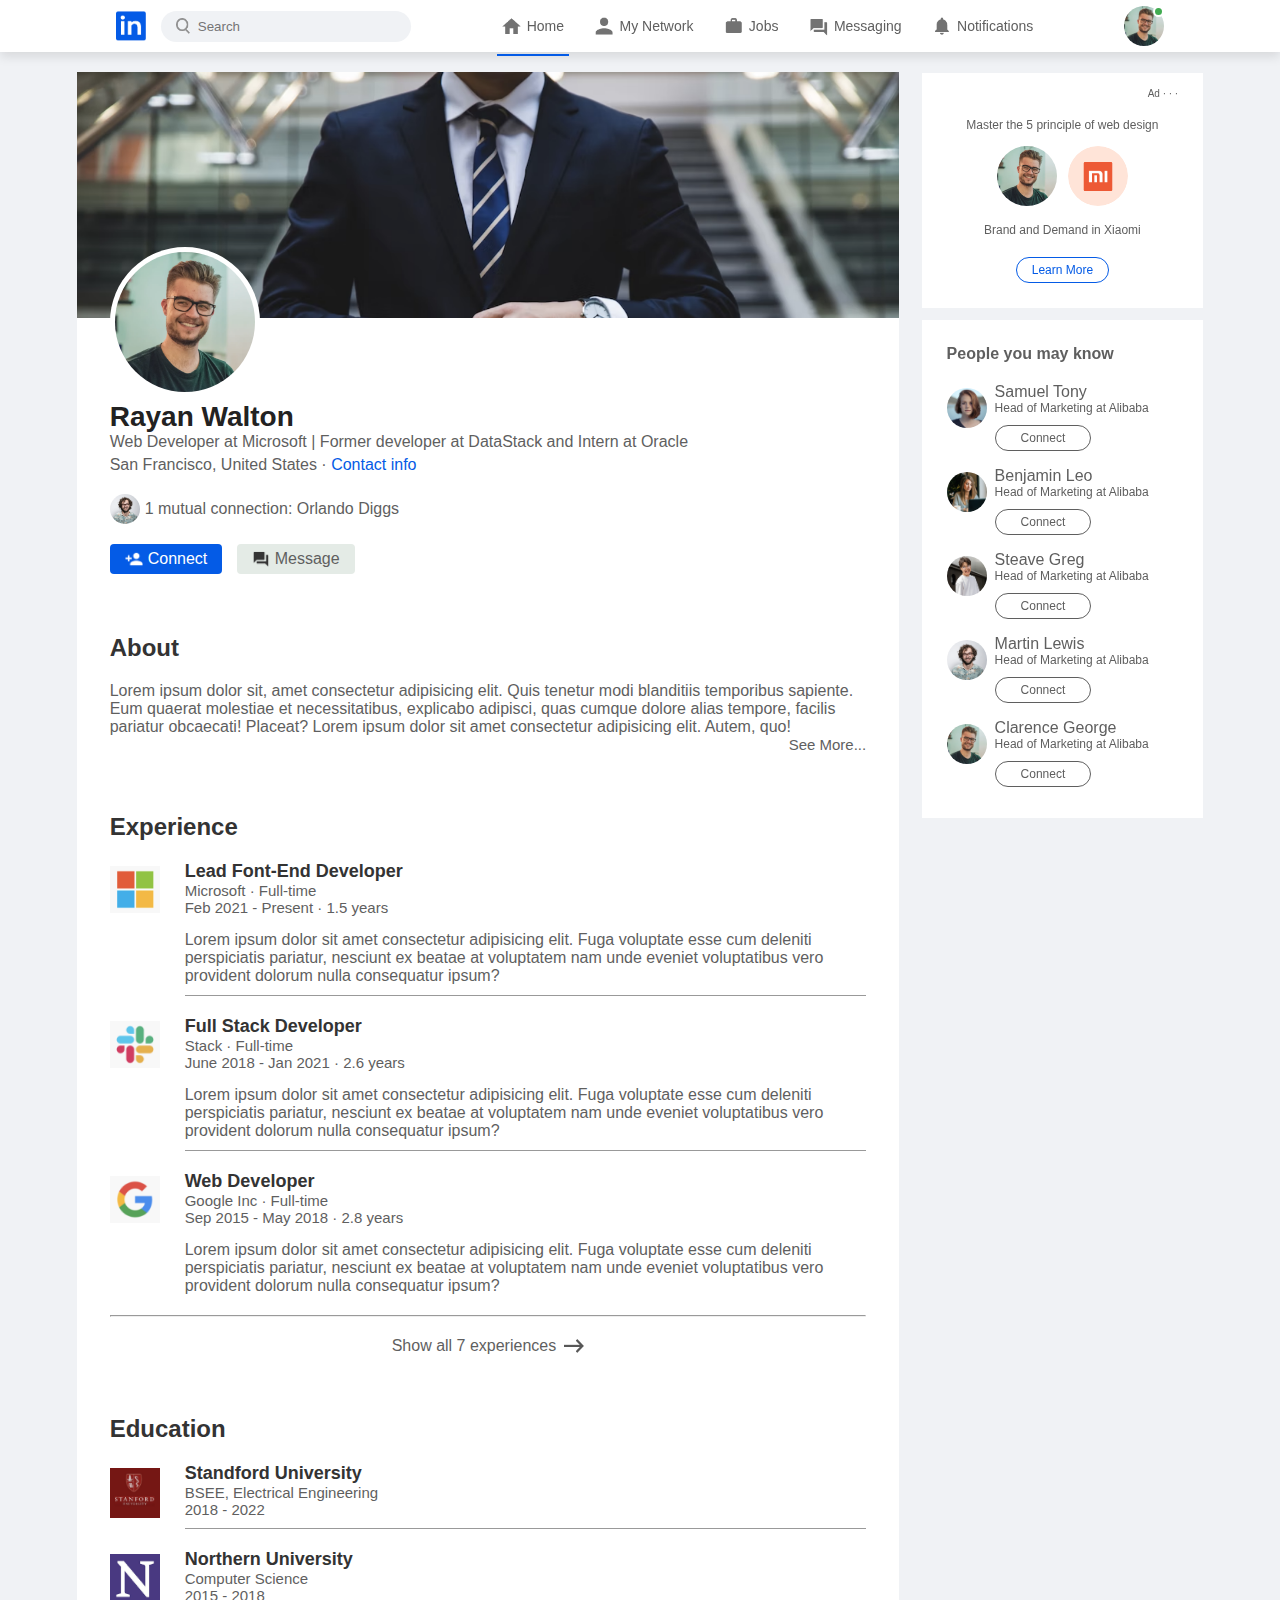
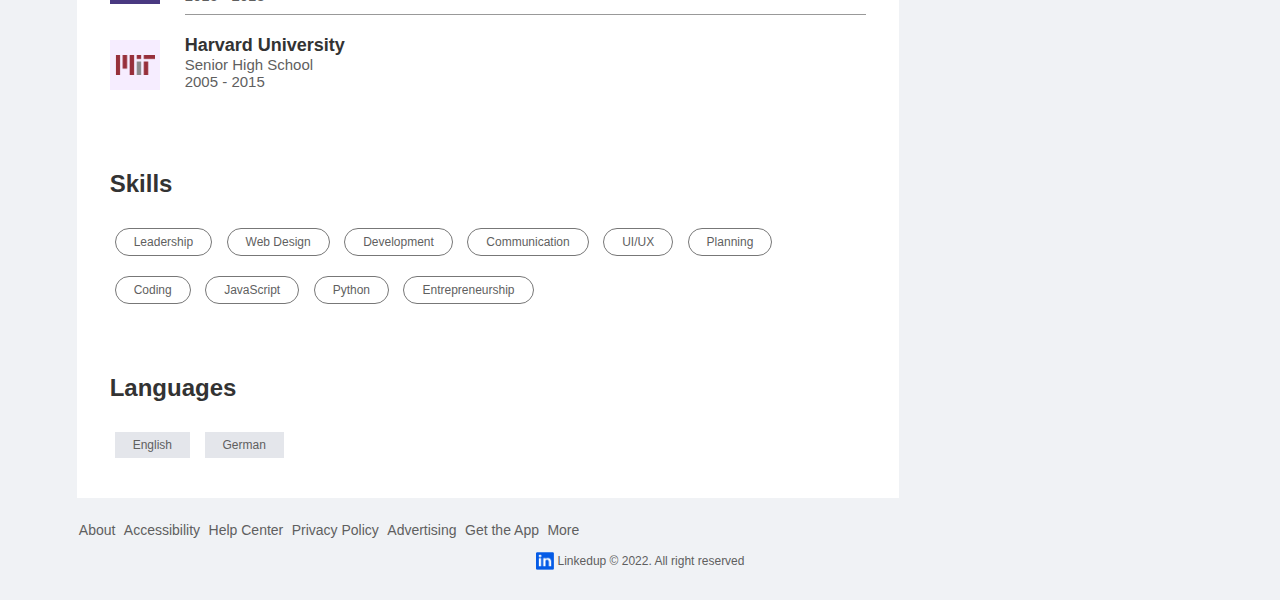
==== profile.html @ 15eccb0e "first commit" ====
<!DOCTYPE html>
<html lang="en">
<head>
    <meta charset="UTF-8">
    <meta http-equiv="X-UA-Compatible" content="IE=edge">
    <meta name="viewport" content="width=device-width, initial-scale=1.0">
    <title>Social Medial Website Design - LinkedIn</title>
    <link rel="stylesheet" href="style.css">
</head>
<body>
    <nav class="navbar">
        <div class="navbar-left">
            <a href="index.html" class="logo"><img src="img/logo.png" alt=""></a>
            <div class="search-box">
                <img src="img/search.png" alt="">
                <input type="text" placeholder="Search">
            </div>
        </div>
        <div class="navbar-center">
            <ul>
                <li><a href="#" class="active-link"><img src="img/home.png" alt=""><span>Home</span></a></li>
                <li><a href="#"><img src="img/network.png" alt=""><span>My Network</span></a></li>
                <li><a href="#"><img src="img/jobs.png" alt=""><span>Jobs</span></a></li>
                <li><a href="#"><img src="img/message.png" alt=""><span>Messaging</span></a></li>
                <li><a href="#"><img src="img/notification.png" alt=""><span>Notifications</span></a></li>
            </ul>
        </div>
        <div class="navbar-right">
            <div class="online">
                <img src="img/user-1.png" alt="" class="nav-profile-img" onclick="toggleMenu()">
            </div>
        </div>

        <!-- profile-drop-down-menu-->

        <div class="profile-menu-wrap" id="profileMenu">
            <div class="profile-menu">
                <div class="user-info">
                    <img src="img/user-1.png" alt="">
                    <div>
                        <h3>Rayan Walton</h3>
                        <a href="profile.html">See your profile</a>
                    </div>
                </div>
                <hr>
                <a href="#" class="profile-menu-link">
                    <img src="img/feedback.png" alt="">
                    <p>Give Feedback</p>
                    <span>></span>
                </a>
                <a href="#" class="profile-menu-link">
                    <img src="img/setting.png" alt="">
                    <p>Settings & Privacy</p>
                    <span>></span>
                </a>
                <a href="#" class="profile-menu-link">
                    <img src="img/help.png" alt="">
                    <p>Help & Support</p>
                    <span>></span>
                </a>
                <a href="#" class="profile-menu-link">
                    <img src="img/display.png" alt="">
                    <p>Display & Accessibility</p>
                    <span>></span>
                </a>
                <a href="#" class="profile-menu-link">
                    <img src="img/logout.png" alt="">
                    <p>Logout</p>
                    <span>></span>
                </a>

            </div>
        </div>

    </nav>

    <div class="container">
        <div class="profile-main">
            <div class="profile-container">
                <img src="img/cover-pic.png" width="100%" alt="">
                <div class="profile-container-inner">
                    <img src="img/user-1.png" class="profile-pic" alt="">
                    <h1>Rayan Walton</h1>
                    <b>Web Developer at Microsoft | Former developer at DataStack and Intern at Oracle</b>
                    <p>San Francisco, United States &middot; <a href="#">Contact info</a></p>
                    <div class="mutual-connection">
                        <img src="img/user-2.png" alt="">
                        <span>1 mutual connection: Orlando Diggs</span>
                    </div>
                    <div class="profile-btn">
                        <a href="#" class="primary-btn"><img src="img/connect.png" alt="">Connect</a>
                        <a href="#"><img src="img/chat.png" alt="">Message</a>
                    </div>
                </div>
            </div>
       
        <div class="profile-description">
            <h2>About</h2>
            <p>Lorem ipsum dolor sit, amet consectetur adipisicing elit. Quis tenetur modi blanditiis temporibus sapiente. Eum quaerat molestiae et necessitatibus, explicabo adipisci, quas cumque dolore alias tempore, facilis pariatur obcaecati! Placeat? Lorem ipsum dolor sit amet consectetur adipisicing elit. Autem, quo!</p>
            <a href="#" class="see-more-link">See More...</a>
        </div>

        <div class="profile-description">
            <h2>Experience</h2>
            <div class="profile-desc-row">
                <img src="img/microsoft.png" alt="">
                <div>
                    <h3>Lead Font-End Developer</h3>
                    <b>Microsoft &middot; Full-time</b>
                    <b>Feb 2021 - Present &middot; 1.5 years</b>
                    <p>Lorem ipsum dolor sit amet consectetur adipisicing elit. Fuga voluptate esse cum deleniti perspiciatis pariatur, nesciunt ex beatae at voluptatem nam unde eveniet voluptatibus vero provident dolorum nulla consequatur ipsum?</p>
                    <hr>
                </div>
            </div>

            <div class="profile-desc-row">
                <img src="img/slack.png" alt="">
                <div>
                    <h3>Full Stack Developer</h3>
                    <b>Stack &middot; Full-time</b>
                    <b>June 2018 - Jan 2021 &middot; 2.6 years</b>
                    <p>Lorem ipsum dolor sit amet consectetur adipisicing elit. Fuga voluptate esse cum deleniti perspiciatis pariatur, nesciunt ex beatae at voluptatem nam unde eveniet voluptatibus vero provident dolorum nulla consequatur ipsum?</p>
                    <hr>
                </div>
            </div>

            <div class="profile-desc-row">
                <img src="img/google.png" alt="">
                <div>
                    <h3>Web Developer</h3>
                    <b>Google Inc &middot; Full-time</b>
                    <b>Sep 2015 - May 2018 &middot; 2.8 years</b>
                    <p>Lorem ipsum dolor sit amet consectetur adipisicing elit. Fuga voluptate esse cum deleniti perspiciatis pariatur, nesciunt ex beatae at voluptatem nam unde eveniet voluptatibus vero provident dolorum nulla consequatur ipsum?</p>
                </div>
            </div>
            <hr>
            <a href="#" class="experience-link">Show all 7 experiences <img src="img/right-arrow.png" alt=""></a>



        </div>

        <div class="profile-description">
            <h2>Education</h2>
            <div class="profile-desc-row">
                <img src="img/stanford.png" alt="">
                <div>
                    <h3>Standford University</h3>
                    <b>BSEE, Electrical Engineering</b>
                    <b>2018 - 2022</b>
                    <hr>
                </div>
            </div>

            <div class="profile-desc-row">
                <img src="img/north.png" alt="">
                <div>
                    <h3>Northern University</h3>
                    <b>Computer Science</b>
                    <b>2015 - 2018</b>
                    <hr>
                </div>
            </div>

            <div class="profile-desc-row">
                <img src="img/mit.png" alt="">
                <div>
                    <h3>Harvard University</h3>
                    <b>Senior High School</b>
                    <b>2005 - 2015</b>
                </div>
            </div>
        </div>

        <div class="profile-description">
            <h2>Skills</h2>
            <a href="#" class="skills-btn">Leadership</a>
            <a href="#" class="skills-btn">Web Design</a>
            <a href="#" class="skills-btn">Development</a>
            <a href="#" class="skills-btn">Communication</a>
            <a href="#" class="skills-btn">UI/UX</a>
            <a href="#" class="skills-btn">Planning</a>
            <a href="#" class="skills-btn">Coding</a>
            <a href="#" class="skills-btn">JavaScript</a>
            <a href="#" class="skills-btn">Python</a>
            <a href="#" class="skills-btn">Entrepreneurship</a>
        </div>

        <div class="profile-description">
            <h2>Languages</h2>
            <a href="#" class="language-btn">English</a>
            <a href="#" class="language-btn">German</a>
        </div>

        </div>

        <!--profile sidebar-->
        <div class="profile-sidebar">

            <div class="sidebar-ad">
                <small>Ad &middot; &middot; &middot;</small>
                <p>Master the 5 principle of web design</p>
                <div>
                    <img src="img/user-1.png" alt="">
                    <img src="img/mi-logo.png" alt="">
                </div>
                <b>Brand and Demand in Xiaomi</b>
                <a href="#" class="ad-link">Learn More</a>
            </div>

            <div class="sidebar-people">
                <h3>People you may know</h3>

                <div class="sidebar-people-row">
                    <img src="img/user-3.png" alt="">
                    <div>
                        <h2>Samuel Tony</h2>
                        <p>Head of Marketing at Alibaba</p>
                        <a href="#">Connect</a>
                    </div>
                </div>

                <div class="sidebar-people-row">
                    <img src="img/user-4.png" alt="">
                    <div>
                        <h2>Benjamin Leo</h2>
                        <p>Head of Marketing at Alibaba</p>
                        <a href="#">Connect</a>
                    </div>
                </div>

                <div class="sidebar-people-row">
                    <img src="img/user-5.png" alt="">
                    <div>
                        <h2>Steave Greg</h2>
                        <p>Head of Marketing at Alibaba</p>
                        <a href="#">Connect</a>
                    </div>
                </div>

                <div class="sidebar-people-row">
                    <img src="img/user-2.png" alt="">
                    <div>
                        <h2>Martin Lewis</h2>
                        <p>Head of Marketing at Alibaba</p>
                        <a href="#">Connect</a>
                    </div>
                </div>

                <div class="sidebar-people-row">
                    <img src="img/user-1.png" alt="">
                    <div>
                        <h2>Clarence George</h2>
                        <p>Head of Marketing at Alibaba</p>
                        <a href="#">Connect</a>
                    </div>
                </div>
            </div>



        </div>
    </div>

    <div class="profile-footer">
        <div class="sidebar-useful-links">
            <a href="#">About</a>
            <a href="#">Accessibility</a>
            <a href="#">Help Center</a>
            <a href="#">Privacy Policy</a>
            <a href="#">Advertising</a>
            <a href="#">Get the App</a>
            <a href="#">More</a>

            <div class="copyright-message">
                <img src="img/logo.png" alt="">
                <p>Linkedup &#169; 2022. All right reserved</p>
            </div>
        </div>
    </div>

    

    <script>
        let profileMenu = document.getElementById("profileMenu");
        function toggleMenu(){
            profileMenu.classList.toggle("open-menu")
        }

    </script>





</body>
</html>
---- style.css ----
*{
    margin: 0;
    padding: 0;
    font-family: 'poppins', sans-serif;
    box-sizing: border-box;
}

body{
    background: #f0f2f5;
    color: #5f5f5f;
}
a{
    text-decoration: none;
    color: #5f5f5f;
}

.navbar{
    display: flex;
    align-items: center;
    justify-content: space-around;
    background: #fff;
    padding: 6px 6%;
    position: sticky;
    top: 0;
    z-index: 100;
    box-shadow: 0 5px 10px rgba(0, 0, 0, 0.1);
}

.logo img{
    width: 30px;
    margin-right: 15px;
    display: block;
}

.navbar-center ul li{
    display: inline-block;
    list-style: none;
}

.navbar-center ul li a{
    display: flex;
    align-items: center;
    font-size: 14px;
    margin: 5px 8px;
    padding-right: 5px;
    position: relative;
}

.navbar-center ul li a img{
    width: 30px;
}

.navbar-center ul li a::after{
    content: '';
    width: 0;
    height: 2px;
    background: #045be6;
    position: absolute;
    bottom: -15px;
    transition: width 0.3s;
}

.navbar-center ul li a:hover::after,
.navbar-center ul li a.active-link::after{
    width: 100%;
}


.nav-profile-img{
    width: 40px;
    border-radius: 50%;
    display: block;
    cursor: pointer;
    position: relative;
}

.online{
    position: relative;
}

.online::after{
    content: '';
    width: 7px;
    height: 7px;
    border: 2px solid #fff;
    border-radius: 50%;
    right: 0px;
    top: 0px;
    background: #41ab51;
    position: absolute;
}

.search-box{
        background: #f0f2f5;
        width: 250px;
        border-radius: 20px;
        display: flex;
        align-items: center;
        padding: 0 15px;
}

.navbar-left{
    display: flex;
    align-items: center;
}

.search-box img{
    width: 14px;
}

.search-box input{
    width: 100%;
    background: transparent;
    padding: 8px;
    outline: none;
    border: 0;
}

/* navbar end */

.container {
    padding: 20px 6%;
    display: flex;
    flex-wrap: wrap;
    justify-content: space-between;
}

/* left sidebar */

.left-sidebar {
    flex-basis: 25%;
    align-self: flex-start;
    position: sticky;
    top: 73px;
}

.sidebar-profile-box{
    background: #fff;
}

.sidebar-profile-info{
    padding: 0 25px;
}

.sidebar-profile-info img{
    width: 90px;
    border-radius: 50%;
    background: #fff;
    padding: 4px;
    margin-top: -45px;
}

.sidebar-profile-info h1{
    font-size: 20px;
    font-weight: 600;
    color: #222;
}

.sidebar-profile-info h3{
    font-size: 14px;
    font-weight: 500;
    color: #777;
}

.sidebar-profile-info ul{
    list-style: none;
    margin: 20px 0;
}

.sidebar-profile-info ul li{
    width: 100%;
    margin: 5px 0;
    font-size: 13px;
}

.sidebar-profile-info ul li span{
    float: right;
    color: #045be6;
}

.sidebar-profile-link{
    display: flex;
    align-items: center;
    border-top: 1px solid #ccc;
}

.sidebar-profile-link a{
    flex-basis: 50%;
    display: flex;
    align-items: center;
    justify-content: center;
    padding: 15px 0;
    font-size: 13px;
    border-left: 1px solid #ccc;
}

.sidebar-profile-link a:first-child{
    border-left: 0;
}

.sidebar-profile-link a img{
    width: 20px;
    margin-right: 10px;
}

.sidebar-activity{
    background: #fff;
    padding: 5px 25px;
    margin: 12px 0;
}

.sidebar-activity h3{
    color: #777;
    font-size: 14px;
    font-weight: 500;
    margin: 20px 0 10px;
}

.sidebar-activity a{
    display: flex;
    align-items: center;
    font-size: 12px;
    font-weight: 500;
    color: #888;
    margin: 3px;
}

.sidebar-activity a img{
    width: 20px;
    margin-right: 10px;
}

.discover-more-link{
    border-top: 1px solid #ccc;
    text-align: center;
    margin-top: 20px;
    margin-left: -25px;
    margin-right: -25px;
}

.discover-more-link a{
    color: #045be6;
    display: inline-block;
    margin: 10px 0;
}

/* right sidebar */

.right-sidebar {
    flex-basis: 25%;
    align-self: flex-start;
    position: sticky;
    top: 73px;
}

.sidebar-news{
    background: #fff;
    padding: 10px 25px;
}

.info-icon{
    width: 15px;
    float: right;
    margin-top: 15px;
}

.sidebar-news h3{
    font-size: 18px;
    font-weight: 600;
    color: #333;
    margin: 10px 0 30px;
}

.sidebar-news a{
    display: block;
    font-size: 12px;
    font-weight: 600;
    margin-top: 10px;
    margin-bottom: -5px;
}

.sidebar-news span{
    font-size: 12px;
}

.sidebar-news .read-more-link{
    color: #045be6;
    font-weight: 500;
    margin: 20px 0 10px;
}

.sidebar-ad{
    background: #fff;
    padding: 15px 25px;
    text-align: center;
    margin: 12px 0;
    font-size: 12px;
}

.sidebar-ad img{
    width: 60px;
    border-radius: 50%;
    margin: 4px;
}

.sidebar-ad small{
    float: right;
    font-weight: 500;
}

.sidebar-ad p{
    margin-top: 30px;
    margin-bottom: 10px;
}

.sidebar-ad b{
    display: block;
    font-weight: 500;
    margin-top: 10px;
}

.ad-link{
    display: inline-block;
    border: 1px solid #045be6;
    border-radius: 30px;
    padding: 5px 15px;
    color: #045be6;
    font-weight: 500;
    margin: 20px auto 10px;
}

.sidebar-useful-links {
    padding: 15px 25px;
    text-align: center;
}

.sidebar-useful-links a{
    display: inline-block;
    font-size: 14px;
    margin: 4px 2px;
}

.copyright-message{
    display: flex;
    align-items: center;
    justify-content: center;
    font-size: 12px;
    margin-top: 10px;
    font-weight: 500;
}

.copyright-message img{
    width: 18px;
    margin-right: 4px;
}



/* main content */

.main-content{
    flex-basis: 47%;
}

.create-post{
    background: #fff;
}

.create-post-input{
    padding: 20px 25px 10px;
    display: flex;
    align-items: flex-start;
}

.create-post-input img{
    width: 35px;
    border-radius: 50%;
    margin-right: 10px;
}

.create-post-input textarea{
    width: 100%;
    border: 0;
    outline: 0;
    resize: none;
    background: transparent;
    margin-top: 8px;
}

::placeholder{
    font-weight: 500;
}

.creat-post-links{
    display: flex;
    align-items: flex-start;
}

.creat-post-links li{
    list-style: none;
    border-top: 1px solid #ccc;
    border-right: 1px solid #ccc;
    flex-basis: 25%;
    height: 40px;
    font-size: 13px;
    display: flex;
    align-items: center;
    justify-content: center;
    cursor: pointer;
}

.creat-post-links li img{
    width: 15px;
    margin-right: 5px;
}

.creat-post-links li:last-child{
    background: #045be6;
    color: #fff;
    border-top: 0;
    border-right: 0;
}

.sort-by{
    display: flex;
    align-items: center;
    margin: 10px 0;
}

.sort-by hr{
    flex: 1;
    border: 0;
    height: 1px;
    background: #ccc;
}

.sort-by p{
    font-size: 13px;
    padding-left: 5px;
}

.sort-by p span{
    font-weight: 600;
    cursor: pointer;
}

.sort-by p span img{
    width: 12px;
    margin-left: 3px;
}

.post{
    background: #fff;
    padding: 20px 25px 5px;
    margin: 5px 0 15px;
}

.post-author{
    display: flex;
    align-items: flext-start;
    margin-bottom: 20px;
}

.post-author img{
    width: 35px;
    border-radius: 50%;
    margin-right: 10px;
    margin-top: 5px;
}

.post-author h1{
    font-size:  18px;
    font-weight: 600;
    color: #333;
}

.post-author small{
    display: block;
    margin-bottom: -2px;
}

.post p{
    font-size: 14px;
    margin-bottom: 15px;
} 

.post-stats{
    display: flex;
    flex-wrap: wrap;
    align-items: center;
    justify-content: space-between;
    font-size: 12px;
    border-bottom: 1px solid #ccc;
    padding-bottom: 6px;
}

.post-stats div{
    display: flex;
    align-items: center;
}

.post-stats img{
    width: 15px;
    margin-right: -5px;
}

.liked-users{
    margin-left: 10px;
}

.post-activity{
    display: flex;
    align-items: center;
    justify-content: space-between;
    padding: 10px 0;
    font-size: 14px;
    font-weight: 500;
}

.post-activity div{
    display: flex;
    align-items: center;
}

.post-activity-user-icon{
    width: 22px;
    border-radius: 50%;
}

.post-activity-arrow-icon{
    width: 12px;
    margin-left: 5px;
}

.post-activity-link img{
    width: 18px;
    margin-right: 8px;
}

/* profile-drop-down-menue */

.profile-menu-wrap{
    position: absolute;
    top: 100%;
    right: 5%;
    width: 320px;

    /*the following is the code of creating hidden icon*/
    max-height: 0;
    overflow: hidden;
    transition: max-height 0.5s;
}

.profile-menu-wrap.open-menu{
    max-height: 400px;
}

.profile-menu{
    background: #222;
    color: #fff;
    padding: 20px;
    margin: 10px;
}

.user-info{
    display: flex;
    align-items: center;
}

.user-info img{
    width: 50px;
    border-radius: 50%;
    margin-right: 15px;
}

.user-info h3{
    font-weight: 500;
    margin-bottom: -7px;
}

.user-info a{
    color: #c9dbf8;
    font-size: 13px;
}

.profile-menu hr{
    border: 0;
    height: 1px;
    width: 100%;
    background: #fff;
    margin: 15px 0 10px;
}

.profile-menu-link{
    display: flex;
    align-items: center;
    color: #fff;
    margin: 12px 0;
    font-size: 14px;

}

.profile-menu-link p{
    width: 100%;
}

.profile-menu-link img{
    width: 35px;
    border-radius: 50%;
    margin-right: 15px;
}


/*profile page*/

.profile-main{
    flex-basis: 73%;
}

.profile-sidebar{
    flex-basis: 25%;
    align-self: flex-start;
    position: sticky;
    top: 73px;
}

.profile-container{
    background: #fff;
}

.profile-container-inner{
    padding: 0 4% 10px;
}

.profile-pic{
    width: 150px;
    border-radius: 50%;
    margin-top: -75px;
    padding: 5px;
    background: #fff;
}

.profile-container h1{
    font-size: 28px;
    font-weight: 600;
    color: #222;
}

.profile-container b{
    font-weight: 500;
}

.profile-container p{
    margin-top: 5px;
}

.profile-container p a{
    color: #045be6;
    font-weight: 500;
}

.mutual-connection{
    display: flex;
    align-items: center;
    margin: 20px 0;
}

.mutual-connection img{
    width: 30px;
    border-radius: 50%;
    margin-right: 5px;
}

.profile-btn{
    margin: 20px 0;
}

.profile-btn a{
    display: inline-flex;
    align-items: center;
    background: #e4ebe6;
    padding: 6px 15px;
    border-radius: 4px;
    margin-right: 10px;
}

.profile-btn a img{
    width: 18px;
    margin-right: 5px;
}

.profile-btn .primary-btn{
    background: #045be6;
    color: #fff;
}

.profile-description{
    background: #fff;
    padding: 20px 4% 30px;
    margin: 12p 0;
}

.profile-description h2{
    color: #333;
    margin: 10px 0 20px;
    font-weight: 600;
}

.see-more-link{
    display: block;
    text-align: right;
    font-size: 15px;
}

.profile-desc-row{
    display: flex;
    align-items: flex-start;
    margin: 20px 0;
}

.profile-desc-row img{
    width: 50px;
    margin-right: 25px;
    margin-top: 5px;
}

.profile-desc-row div{
    width: 100%;
}

.profile-desc-row h3{
    font-size: 18px;
    font-weight: 600;
    color: #333;
}

.profile-desc-row b{
    display: block;
    font-weight: 500;
    font-size: 15px;
}

.profile-desc-row p{
    margin-top: 15px;
}

.profile-desc-row hr{
    border: 0;
    border-bottom: 1px solid #999;
    margin-top: 10px;
}

.experience-link{
    display: flex;
    align-items: center;
    justify-content: center;
    padding-top: 20px;
    font-weight: 500;
}

.experience-link img{
    width: 20px;
    margin-left: 8px;
}

.skills-btn{
    display: inline-block;
    margin: 10px 5px;
    padding: 6px 18px;
    border: 1px solid #777;
    border-radius: 30px;
    font-size: 12px;
    font-weight: 500;
}

.language-btn{
    display: inline-block;
    margin: 10px 5px;
    padding: 6px 18px;
    background: #e4e6eb;
    font-size: 12px;
    font-weight: 500;
}

/*  profile-right-sidebar */

.profile-sidebar .sidebar-ad{
    margin: 0;
}

.sidebar-people{
    background: #fff;
    padding: 15px 25px;
    margin: 12px 0;
    font-size: 12px;
}

.sidebar-people h3{
    font-size: 16px;
    font-weight: 600;
    margin: 10px 0 20px;
}

.sidebar-people-row{
    display: flex;
    align-items: flex-start;
    margin: 6px 0;
}

.sidebar-people-row img{
    width: 40px;
    border-radius: 50%;
    margin-right: 8px;
    margin-top: 5px;
}

.sidebar-people-row h2{
    font-weight: 500;
    font-size: 16px;
}

.sidebar-people-row a{
    display: inline-block;
    margin: 10px 0;
    padding: 5px 25px;
    border: 1px solid #5f5f5f;
    border-radius: 30px;
    font-weight: 500;
}

.profile-footer{
    padding: 0 6% 30px;
}

.profile-footer .sidebar-useful-links{
    text-align: left;
    padding: 0;
}

.profile-footer .copyright-message{
    justify-content: flext-start;
}

#showMoreLink{
    display: none;
}


/* media query for small screen */

@media only screen and (max-width: 600px){
    .search-box{
        background: transparent;
        width: auto;
        padding: 0;
    }

    .search-box input{
        width: 0;
        padding: 0;
    }

    .navbar-center ul li a span{
        display: none;
    }

    .navbar-center ul li a{
        padding-right: 0;
        margin: 5px;
    }

    .nav-profile-img{
        width: 30px;
    }

    .container{
        padding: 15px 3%;
    }

    .left-sidebar, .right-sidebar{
        flex-basis: 100%;
        position: relative;
        top: unset;
    }

    .main-content{
        flex-basis: 100%;
    }

    .post-stats div{
        margin: 2px 0;
    }

    .post-activity-link span{
        display: none;
    }
    
    .post-activity-link img{
        margin-right: 0;
    }

    .profile-main, .profile-sidebar{
        flex-basis: 100%;
    }

    .profile-container{
        font-size: 14px;
    }

    .profile-pic{
        width: 100px;
        margin-top: -50px;
    }

    .profile-description{
        font-size: 14px;
    }
   
    #showMoreLink{
        display: block;
        width: fit-content;
        margin: 10px auto;
        font-size: 14px;
        cursor: pointer;
    }
    .sidebar-activity{
        display: none;
    }
    .sidebar-activity.open-activity{
        display: block;
    }

}
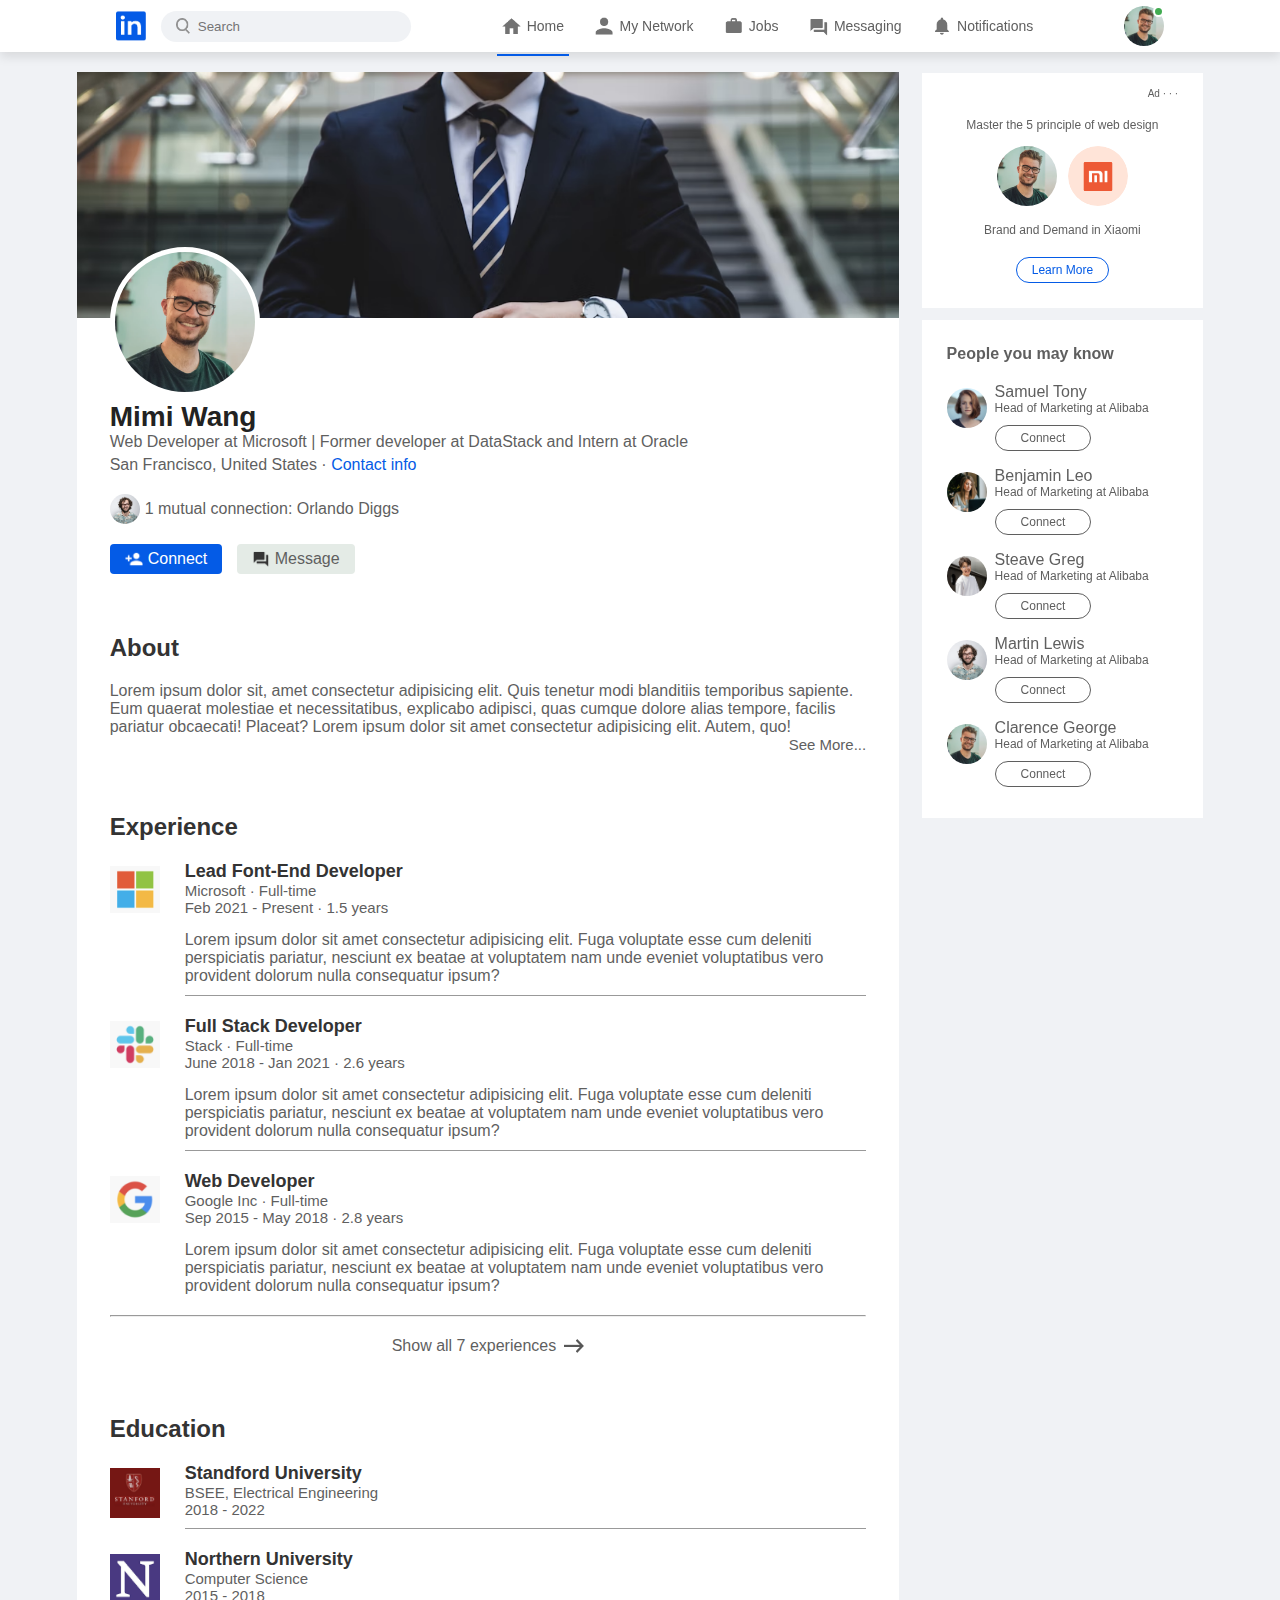
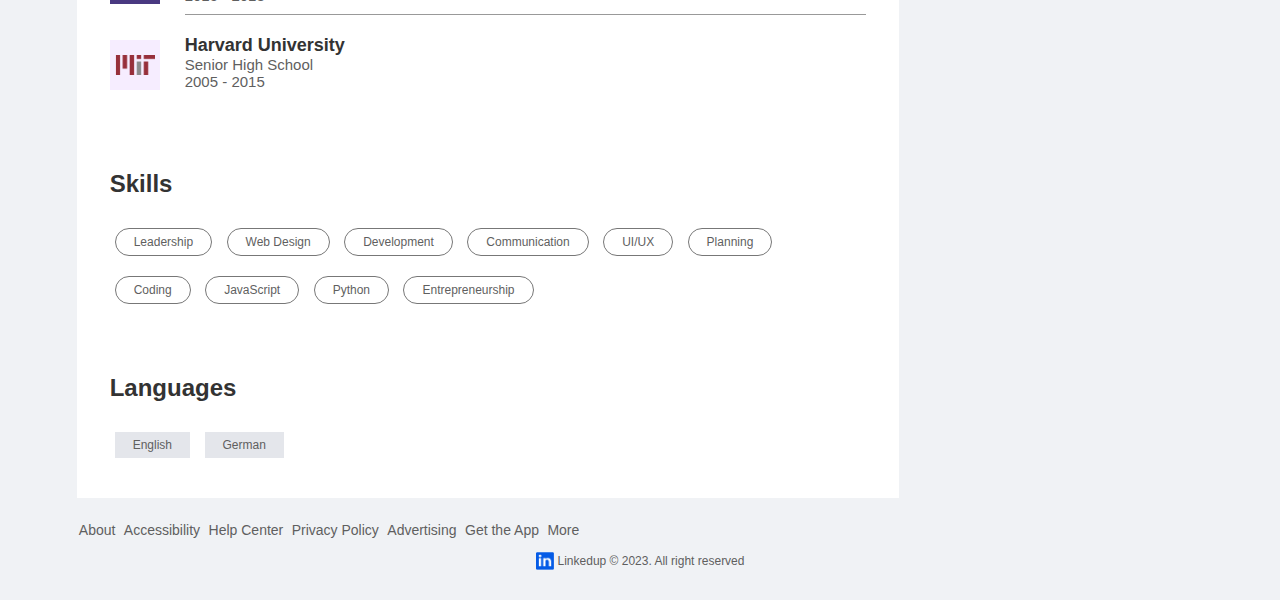
==== commit ee9f1a0a: "first commit" ====
--- a/profile.html
+++ b/profile.html
@@ -38,7 +38,7 @@
                 <div class="user-info">
                     <img src="img/user-1.png" alt="">
                     <div>
-                        <h3>Rayan Walton</h3>
+                        <h3>Miminy Wang</h3>
                         <a href="profile.html">See your profile</a>
                     </div>
                 </div>
@@ -80,7 +80,7 @@
                 <img src="img/cover-pic.png" width="100%" alt="">
                 <div class="profile-container-inner">
                     <img src="img/user-1.png" class="profile-pic" alt="">
-                    <h1>Rayan Walton</h1>
+                    <h1>Mimi Wang</h1>
                     <b>Web Developer at Microsoft | Former developer at DataStack and Intern at Oracle</b>
                     <p>San Francisco, United States &middot; <a href="#">Contact info</a></p>
                     <div class="mutual-connection">
@@ -274,12 +274,10 @@
 
             <div class="copyright-message">
                 <img src="img/logo.png" alt="">
-                <p>Linkedup &#169; 2022. All right reserved</p>
+                <p>Linkedup &#169; 2023. All right reserved</p>
             </div>
         </div>
     </div>
-
-    
 
     <script>
         let profileMenu = document.getElementById("profileMenu");
@@ -289,9 +287,5 @@
 
     </script>
 
-
-
-
-
 </body>
 </html>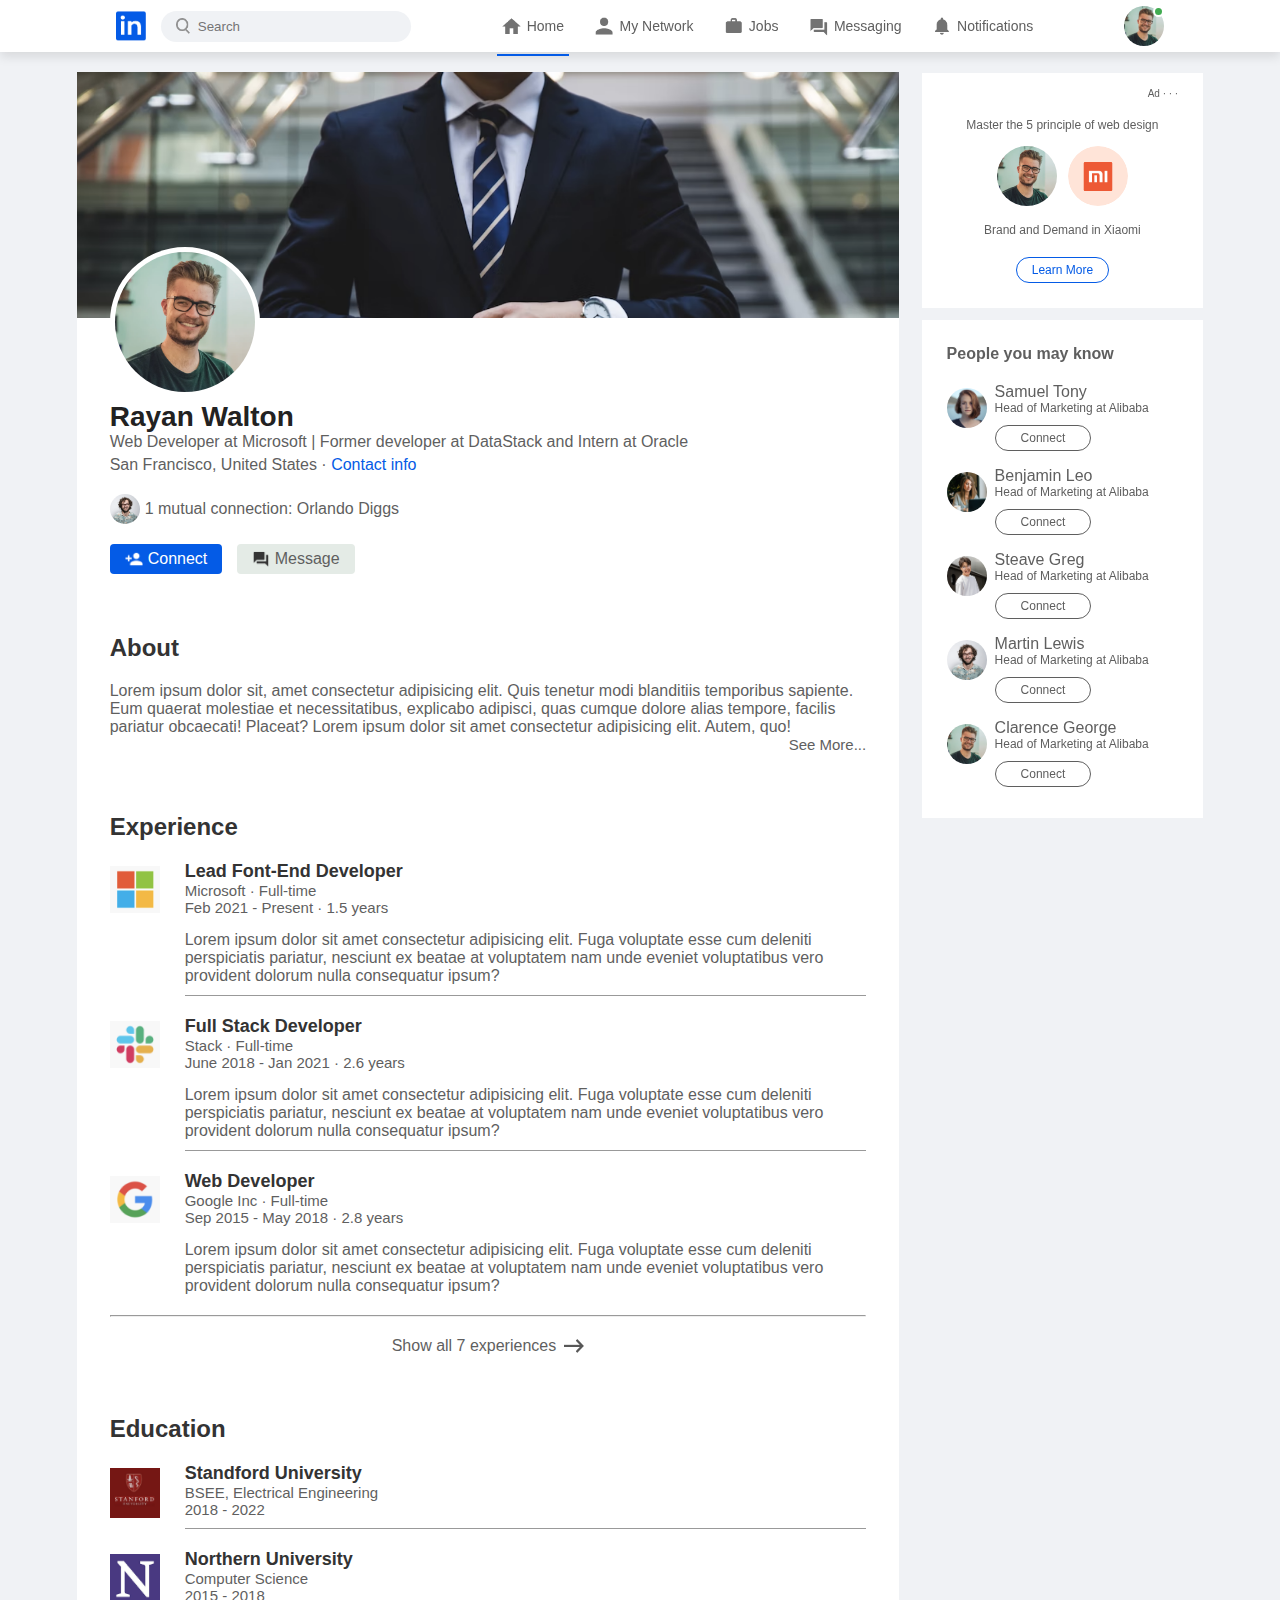
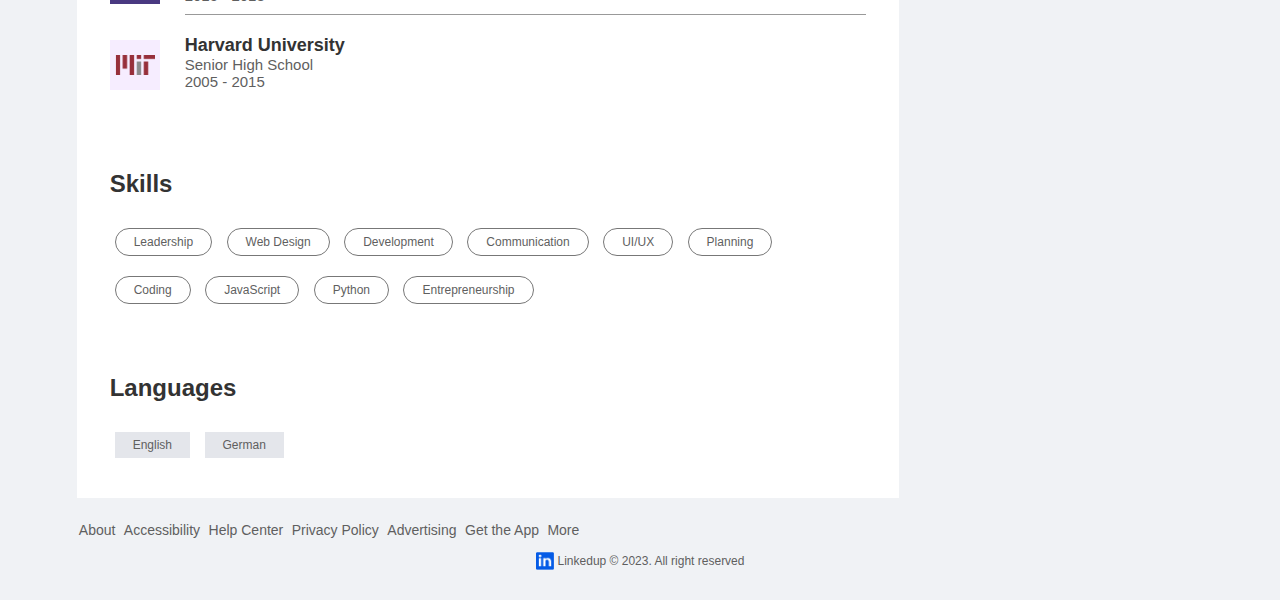
==== commit 6bb47dc3: "first commit" ====
--- a/profile.html
+++ b/profile.html
@@ -38,7 +38,7 @@
                 <div class="user-info">
                     <img src="img/user-1.png" alt="">
                     <div>
-                        <h3>Miminy Wang</h3>
+                        <h3>Rayan Walton</h3>
                         <a href="profile.html">See your profile</a>
                     </div>
                 </div>
@@ -80,7 +80,7 @@
                 <img src="img/cover-pic.png" width="100%" alt="">
                 <div class="profile-container-inner">
                     <img src="img/user-1.png" class="profile-pic" alt="">
-                    <h1>Mimi Wang</h1>
+                    <h1>Rayan Walton</h1>
                     <b>Web Developer at Microsoft | Former developer at DataStack and Intern at Oracle</b>
                     <p>San Francisco, United States &middot; <a href="#">Contact info</a></p>
                     <div class="mutual-connection">
